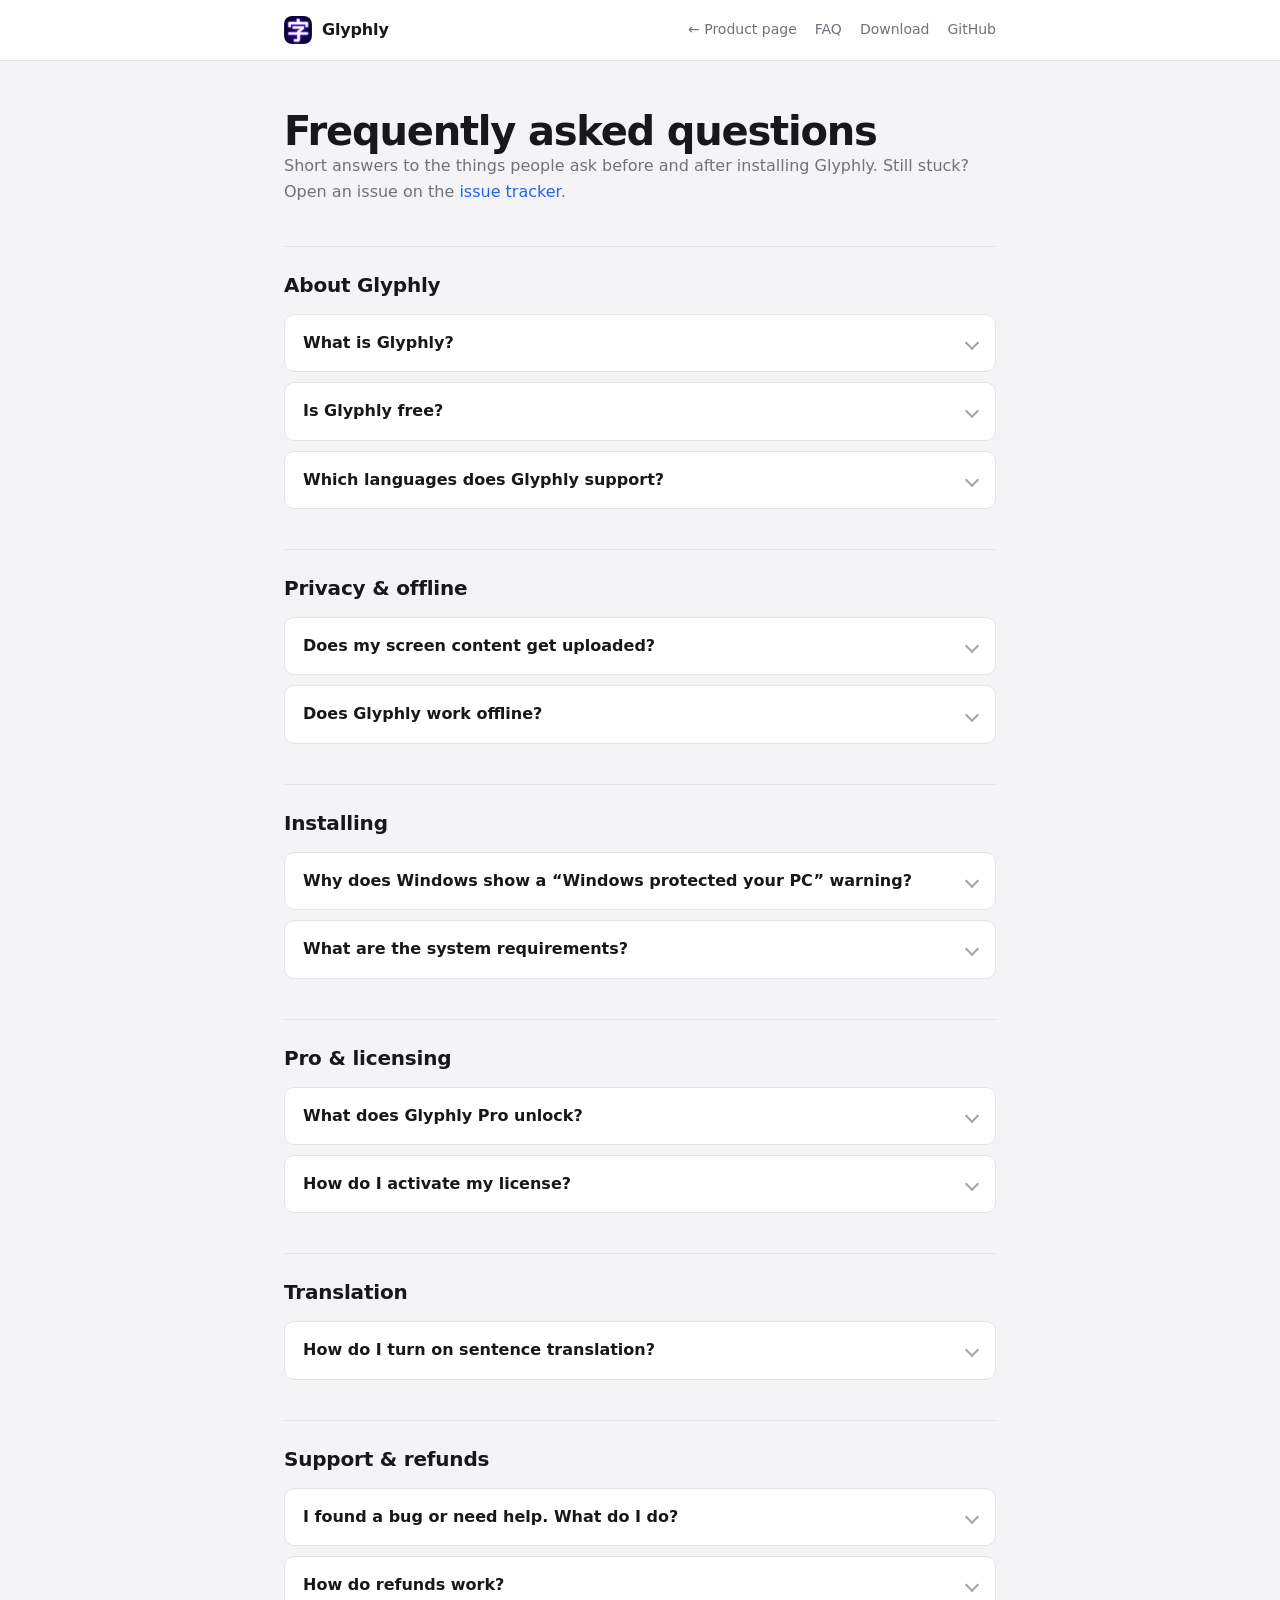
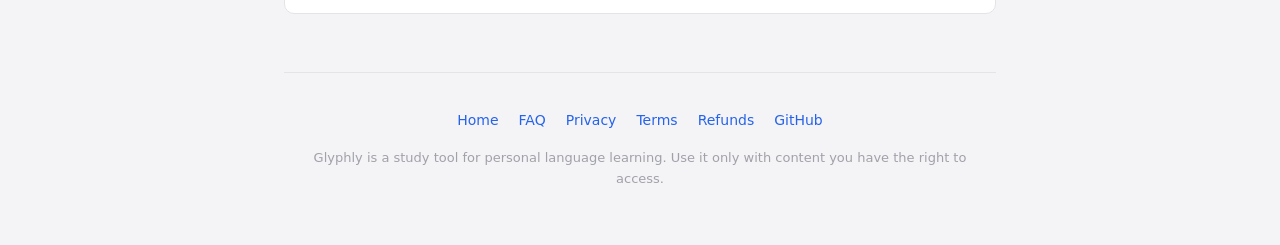
==== faq.html @ 7b63eff7 "site: add FAQ page and top navigation Add a dedicated, objection-busting FAQ (12 questions in 6 grou" ====
<!doctype html>
<html lang="en">
<head>
<meta charset="utf-8">
<meta name="viewport" content="width=device-width, initial-scale=1">
<title>FAQ — Glyphly</title>
<meta name="description" content="Answers about Glyphly: privacy and offline use, the Windows security prompt, free vs Pro, license activation, DeepL translation, languages, and refunds.">
<meta name="robots" content="index, follow">
<link rel="canonical" href="https://chrismoshi.github.io/glyphly-releases/faq.html">
<link rel="icon" href="assets/favicon.png" type="image/png">
<link rel="stylesheet" href="assets/site.css">
<script type="application/ld+json">
{
  "@context": "https://schema.org",
  "@type": "FAQPage",
  "mainEntity": [
    {"@type":"Question","name":"What is Glyphly?","acceptedAnswer":{"@type":"Answer","text":"Glyphly is a local-first Windows desktop app for CJK learners. You capture text from your screen, read it with on-device OCR, look up words, save vocabulary, and review with spaced repetition. Mandarin Chinese is available today; Japanese and Korean are in development."}},
    {"@type":"Question","name":"Is Glyphly free?","acceptedAnswer":{"@type":"Answer","text":"Yes. The full core loop — capture, OCR, lookup, saving, and review — is free, with a cap of 150 saved words. Words you have already saved are never locked. Glyphly Pro removes the cap and adds clipboard watch and the collection quiz; file import is in development."}},
    {"@type":"Question","name":"Which languages does Glyphly support?","acceptedAnswer":{"@type":"Answer","text":"You can learn Mandarin Chinese today. Japanese and Korean are planned, without a committed date. Explanations and translations can target English, French, German, Spanish, or Portuguese."}},
    {"@type":"Question","name":"Does my screen content get uploaded?","acceptedAnswer":{"@type":"Answer","text":"No. OCR, word segmentation, and dictionary lookup all run on your device. Screenshots and recognised text are not uploaded for those features. The only feature that sends text off your machine is optional sentence translation, and only when you enable it and only the sentence you asked about."}},
    {"@type":"Question","name":"Does Glyphly work offline?","acceptedAnswer":{"@type":"Answer","text":"Yes. On first launch Glyphly downloads its language engine once (about 300 MB). After that, capture, lookup, and review work with no internet connection. Updates, license activation, and DeepL translation still need a connection."}},
    {"@type":"Question","name":"Why does Windows show a \"Windows protected your PC\" warning?","acceptedAnswer":{"@type":"Answer","text":"Glyphly's installer is not yet code-signed, so Windows SmartScreen may warn about it. Choose More info, then Run anyway. Code signing is in progress. Only download Glyphly from the official Releases page."}},
    {"@type":"Question","name":"What are the system requirements?","acceptedAnswer":{"@type":"Answer","text":"Windows 10 or Windows 11 (64-bit), at least 1 GB free disk space, and an internet connection for first-time setup, updates, and license activation. The language engine is a one-time download of about 300 MB."}},
    {"@type":"Question","name":"What does Glyphly Pro unlock?","acceptedAnswer":{"@type":"Answer","text":"Unlimited saved words, clipboard watch (look up text as you copy it), and the collection quiz. File import is in development and will be included with Pro when it ships. Plans are Founder Lifetime (one-time), Yearly, and Monthly, in Canadian dollars."}},
    {"@type":"Question","name":"How do I activate my license?","acceptedAnswer":{"@type":"Answer","text":"After purchase you receive a license key by email. Open Glyphly, go to Settings, then the License card, paste your key, and press Activate. One key works on up to 3 devices, and Pro stays unlocked for 14 days offline."}},
    {"@type":"Question","name":"How do I turn on sentence translation?","acceptedAnswer":{"@type":"Answer","text":"Sentence translation uses DeepL and is off by default. Get a free API key from DeepL, then in Glyphly open Settings, the Translation card, paste your key, and save. Translation then works with your own key at no extra cost from us. Without a key, no text is ever sent to DeepL."}},
    {"@type":"Question","name":"I found a bug or need help. What do I do?","acceptedAnswer":{"@type":"Answer","text":"Open an entry on the GitHub issue tracker for the releases repository. Please include your Glyphly version (Settings, then Application) and your Windows version."}},
    {"@type":"Question","name":"How do refunds work?","acceptedAnswer":{"@type":"Answer","text":"Purchases are handled by Lemon Squeezy, our merchant of record. If Glyphly does not work as described, you can request a refund within 14 days using the customer portal link in your receipt email. See the Refund Policy for details."}}
  ]
}
</script>
</head>
<body>

<header class="doc-header">
  <div class="bar">
    <a class="brand" href="index.html"><img src="assets/glyphly.png" alt="">Glyphly</a>
    <nav>
      <a href="index.html">← Product page</a>
      <a href="faq.html">FAQ</a>
      <a href="https://github.com/chrismoshi/glyphly-releases/releases/latest">Download</a>
      <a href="https://github.com/chrismoshi/glyphly-releases">GitHub</a>
    </nav>
  </div>
</header>

<main class="doc">
  <h1>Frequently asked questions</h1>
  <p class="lead">
    Short answers to the things people ask before and after installing Glyphly.
    Still stuck? Open an issue on the
    <a href="https://github.com/chrismoshi/glyphly-releases/issues">issue tracker</a>.
  </p>

  <h2>About Glyphly</h2>
  <div class="faq">
    <details>
      <summary>What is Glyphly?</summary>
      <div class="a"><p>A local-first Windows desktop app for CJK learners. You capture text from
        your screen, read it with on-device OCR, look up words, save vocabulary, and review with
        spaced repetition. Mandarin Chinese is available today; Japanese and Korean are in
        development.</p></div>
    </details>
    <details>
      <summary>Is Glyphly free?</summary>
      <div class="a"><p>Yes. The full core loop — capture, OCR, lookup, saving, and review — is free,
        with a cap of <strong>150 saved words</strong>. Words you've already saved are never locked.
        <a href="index.html#pricing">Glyphly Pro</a> removes the cap and adds clipboard watch and the
        collection quiz; file import is in development.</p></div>
    </details>
    <details>
      <summary>Which languages does Glyphly support?</summary>
      <div class="a"><p>You can learn <strong>Mandarin Chinese</strong> today. Japanese and Korean are
        planned, without a committed date. Explanations and translations can target English, French,
        German, Spanish, or Portuguese.</p></div>
    </details>
  </div>

  <h2>Privacy &amp; offline</h2>
  <div class="faq">
    <details>
      <summary>Does my screen content get uploaded?</summary>
      <div class="a"><p><strong>No.</strong> OCR, word segmentation, and dictionary lookup all run on
        your device. Screenshots and recognised text are not uploaded for those features. The only
        feature that sends text off your machine is optional sentence translation — and only when you
        enable it, and only the sentence you asked about. Full details in the
        <a href="privacy.html">Privacy Policy</a>.</p></div>
    </details>
    <details>
      <summary>Does Glyphly work offline?</summary>
      <div class="a"><p>Yes. On first launch Glyphly downloads its language engine once (about 300 MB).
        After that, capture, lookup, and review work with no internet connection. Updates, license
        activation, and DeepL translation still need a connection.</p></div>
    </details>
  </div>

  <h2>Installing</h2>
  <div class="faq">
    <details>
      <summary>Why does Windows show a “Windows protected your PC” warning?</summary>
      <div class="a"><p>Glyphly's installer is not yet code-signed, so Windows SmartScreen may warn
        about it. Choose <strong>More info → Run anyway</strong>. Code signing is in progress. Only
        download Glyphly from the official
        <a href="https://github.com/chrismoshi/glyphly-releases/releases/latest">Releases page</a>.</p></div>
    </details>
    <details>
      <summary>What are the system requirements?</summary>
      <div class="a"><p>Windows 10 or Windows 11 (64-bit), at least 1 GB free disk space, and an
        internet connection for first-time setup, updates, and license activation. The language engine
        is a one-time download of about 300 MB.</p></div>
    </details>
  </div>

  <h2>Pro &amp; licensing</h2>
  <div class="faq">
    <details>
      <summary>What does Glyphly Pro unlock?</summary>
      <div class="a"><p>Unlimited saved words, clipboard watch (look up text as you copy it), and the
        collection quiz. File import is in development and will be included with Pro when it ships.
        Plans are Founder Lifetime (one-time), Yearly, and Monthly, in Canadian dollars — see
        <a href="index.html#pricing">pricing</a>.</p></div>
    </details>
    <details>
      <summary>How do I activate my license?</summary>
      <div class="a"><p>After purchase you receive a license key by email. Open Glyphly, go to
        <strong>Settings → License</strong>, paste your key, and press Activate. One key works on up to
        3 devices, and Pro stays unlocked for 14 days offline.</p></div>
    </details>
  </div>

  <h2>Translation</h2>
  <div class="faq">
    <details>
      <summary>How do I turn on sentence translation?</summary>
      <div class="a">
        <p>Sentence translation uses DeepL and is <strong>off by default</strong>. It runs on your own
          DeepL API key, so it costs nothing extra from us.</p>
        <p>1. Get a free API key from <a href="https://www.deepl.com/pro-api">DeepL's API page</a>.<br>
           2. In Glyphly, open <strong>Settings → Translation</strong>.<br>
           3. Paste your key and save.</p>
        <p>Without a key, no text is ever sent to DeepL and the sentence box is a plain manual-entry
           field.</p>
      </div>
    </details>
  </div>

  <h2>Support &amp; refunds</h2>
  <div class="faq">
    <details>
      <summary>I found a bug or need help. What do I do?</summary>
      <div class="a"><p>Open an entry on the
        <a href="https://github.com/chrismoshi/glyphly-releases/issues">issue tracker</a>. Please
        include your Glyphly version (Settings → Application) and your Windows version so it's quicker
        to look into.</p></div>
    </details>
    <details>
      <summary>How do refunds work?</summary>
      <div class="a"><p>Purchases are handled by Lemon Squeezy, our merchant of record. If Glyphly does
        not work as described, you can request a refund within 14 days using the customer portal link in
        your receipt email. See the <a href="refund.html">Refund Policy</a> for what's covered.</p></div>
    </details>
  </div>
</main>

<div class="doc-foot">
<footer>
  <div class="wrap">
    <nav>
      <a href="index.html">Home</a>
      <a href="faq.html">FAQ</a>
      <a href="privacy.html">Privacy</a>
      <a href="terms.html">Terms</a>
      <a href="refund.html">Refunds</a>
      <a href="https://github.com/chrismoshi/glyphly-releases">GitHub</a>
    </nav>
    <p>Glyphly is a study tool for personal language learning. Use it only with
       content you have the right to access.</p>
  </div>
</footer>
</div>

</body>
</html>
---- assets/site.css ----
/* Glyphly product site — shared stylesheet.
   Single source of truth for the palette and page furniture, linked by
   index.html and the policy pages so they can never drift apart.
   Palette mirrors the app's design tokens (apps/desktop/src/index.css):
   zinc neutrals + #2563eb accent, so the site, the icon, and the app agree. */

:root {
  --bg: #f4f4f6;
  --surface: #ffffff;
  --sunken: #f0f0f2;
  --border: #e4e4e7;
  --text: #18181b;
  --text-2: #71717a;
  --muted: #a1a1aa;
  --accent: #2563eb;
  --accent-hover: #1d4ed8;
  --accent-soft: #eff6ff;
  --accent-border: #bfdbfe;
  --accent-fg: #ffffff;
  --shadow: 0 1px 2px rgba(24, 24, 27, .04), 0 8px 24px rgba(24, 24, 27, .06);
}
@media (prefers-color-scheme: dark) {
  :root {
    --bg: #09090b;
    --surface: #18181b;
    --sunken: #131316;
    --border: #27272a;
    --text: #fafafa;
    --text-2: #a1a1aa;
    --muted: #71717a;
    --accent: #60a5fa;
    --accent-hover: #93c5fd;
    --accent-soft: #11203f;
    --accent-border: #1e3a8a;
    --accent-fg: #09090b;
    --shadow: 0 1px 2px rgba(0, 0, 0, .4), 0 8px 24px rgba(0, 0, 0, .35);
  }
}
:root[data-theme="dark"] {
  --bg: #09090b; --surface: #18181b; --sunken: #131316; --border: #27272a;
  --text: #fafafa; --text-2: #a1a1aa; --muted: #71717a;
  --accent: #60a5fa; --accent-hover: #93c5fd;
  --accent-soft: #11203f; --accent-border: #1e3a8a; --accent-fg: #09090b;
  --shadow: 0 1px 2px rgba(0,0,0,.4), 0 8px 24px rgba(0,0,0,.35);
}
:root[data-theme="light"] {
  --bg: #f4f4f6; --surface: #ffffff; --sunken: #f0f0f2; --border: #e4e4e7;
  --text: #18181b; --text-2: #71717a; --muted: #a1a1aa;
  --accent: #2563eb; --accent-hover: #1d4ed8;
  --accent-soft: #eff6ff; --accent-border: #bfdbfe; --accent-fg: #ffffff;
  --shadow: 0 1px 2px rgba(24,24,27,.04), 0 8px 24px rgba(24,24,27,.06);
}

/* ---------- base ---------- */
* { box-sizing: border-box; }
html { -webkit-text-size-adjust: 100%; }
body {
  margin: 0;
  background: var(--bg);
  color: var(--text);
  font: 16px/1.65 ui-sans-serif, system-ui, -apple-system, "Segoe UI", Roboto, "Helvetica Neue", Arial, sans-serif;
  -webkit-font-smoothing: antialiased;
  overflow-x: hidden;
}
a { color: var(--accent); text-decoration: none; }
a:hover { text-decoration: underline; }
img { max-width: 100%; height: auto; }

.wrap { max-width: 940px; margin: 0 auto; padding: 0 20px; }

/* ---------- shared footer ---------- */
footer {
  border-top: 1px solid var(--border); padding: 36px 0 56px;
  font-size: 14px; color: var(--muted); text-align: center;
}
footer nav { margin-bottom: 14px; display: flex; gap: 20px; justify-content: center; flex-wrap: wrap; }
footer p { color: var(--muted); font-size: 13px; margin: 6px 0 0; }

/* ---------- policy / document pages ---------- */
.doc-header {
  border-bottom: 1px solid var(--border);
  background: var(--surface);
}
.doc-header .bar {
  max-width: 760px; margin: 0 auto; padding: 16px 24px;
  display: flex; align-items: center; gap: 12px;
}
.doc-header .brand {
  display: inline-flex; align-items: center; gap: 10px; font-weight: 600;
  color: var(--text); letter-spacing: -.01em;
}
.doc-header .brand:hover { text-decoration: none; }
.doc-header .brand img { width: 28px; height: 28px; border-radius: 8px; }
.doc-header nav { margin-left: auto; display: flex; gap: 18px; font-size: 14px; flex-wrap: wrap; }
.doc-header nav a { color: var(--text-2); }
.doc-header nav a:hover { color: var(--accent); text-decoration: none; }

.doc {
  max-width: 760px; margin: 0 auto; padding: 48px 24px 8px;
}
.doc h1 {
  font-size: clamp(30px, 5vw, 40px); font-weight: 700; letter-spacing: -.03em;
  line-height: 1.1; margin: 0;
}
.doc .updated {
  color: var(--muted); font-size: 14px; margin: 10px 0 0;
}
.doc .intro {
  font-size: 17px; color: var(--text); margin: 22px 0 0; line-height: 1.6;
}
.doc h2 {
  font-size: 20px; font-weight: 650; letter-spacing: -.01em; color: var(--text);
  margin: 40px 0 12px; padding-top: 22px; border-top: 1px solid var(--border);
}
.doc p { color: var(--text-2); margin: 0 0 15px; }
.doc ul { margin: 0 0 16px; padding-left: 22px; color: var(--text-2); }
.doc li { margin-bottom: 8px; }
.doc li::marker { color: var(--muted); }
.doc a { color: var(--accent); }
.doc strong { color: var(--text); font-weight: 600; }

/* Callout used for contact / how-to blocks (replaces the .md fenced code). */
.doc .note {
  background: var(--sunken); border: 1px solid var(--border);
  border-radius: 12px; padding: 16px 18px; margin: 0 0 16px;
  font-size: 14.5px; color: var(--text-2);
}
.doc .note strong { color: var(--text); }

.doc-foot {
  max-width: 760px; margin: 40px auto 0; padding: 0 24px;
}

/* ---------- FAQ accordions (native <details>) ---------- */
.doc .lead a { color: var(--accent); }
.faq { margin: 8px 0 4px; }
.faq details {
  border: 1px solid var(--border); border-radius: 10px;
  background: var(--surface); margin-bottom: 10px; overflow: hidden;
}
.faq details[open] { border-color: var(--accent-border); }
.faq summary {
  list-style: none; cursor: pointer; padding: 15px 18px;
  display: flex; align-items: center; gap: 12px;
  font-size: 16px; font-weight: 600; color: var(--text);
}
.faq summary::-webkit-details-marker { display: none; }
.faq summary::after {
  content: ""; margin-left: auto; flex: none;
  width: 8px; height: 8px; border-right: 2px solid var(--muted); border-bottom: 2px solid var(--muted);
  transform: rotate(45deg); transition: transform .18s ease;
}
.faq details[open] summary::after { transform: rotate(-135deg); }
.faq summary:hover { color: var(--accent); }
.faq .a { padding: 0 18px 16px; color: var(--text-2); font-size: 15px; }
.faq .a p { margin: 0 0 10px; }
.faq .a p:last-child { margin-bottom: 0; }
.faq .a a { color: var(--accent); }
.faq .a strong { color: var(--text); }
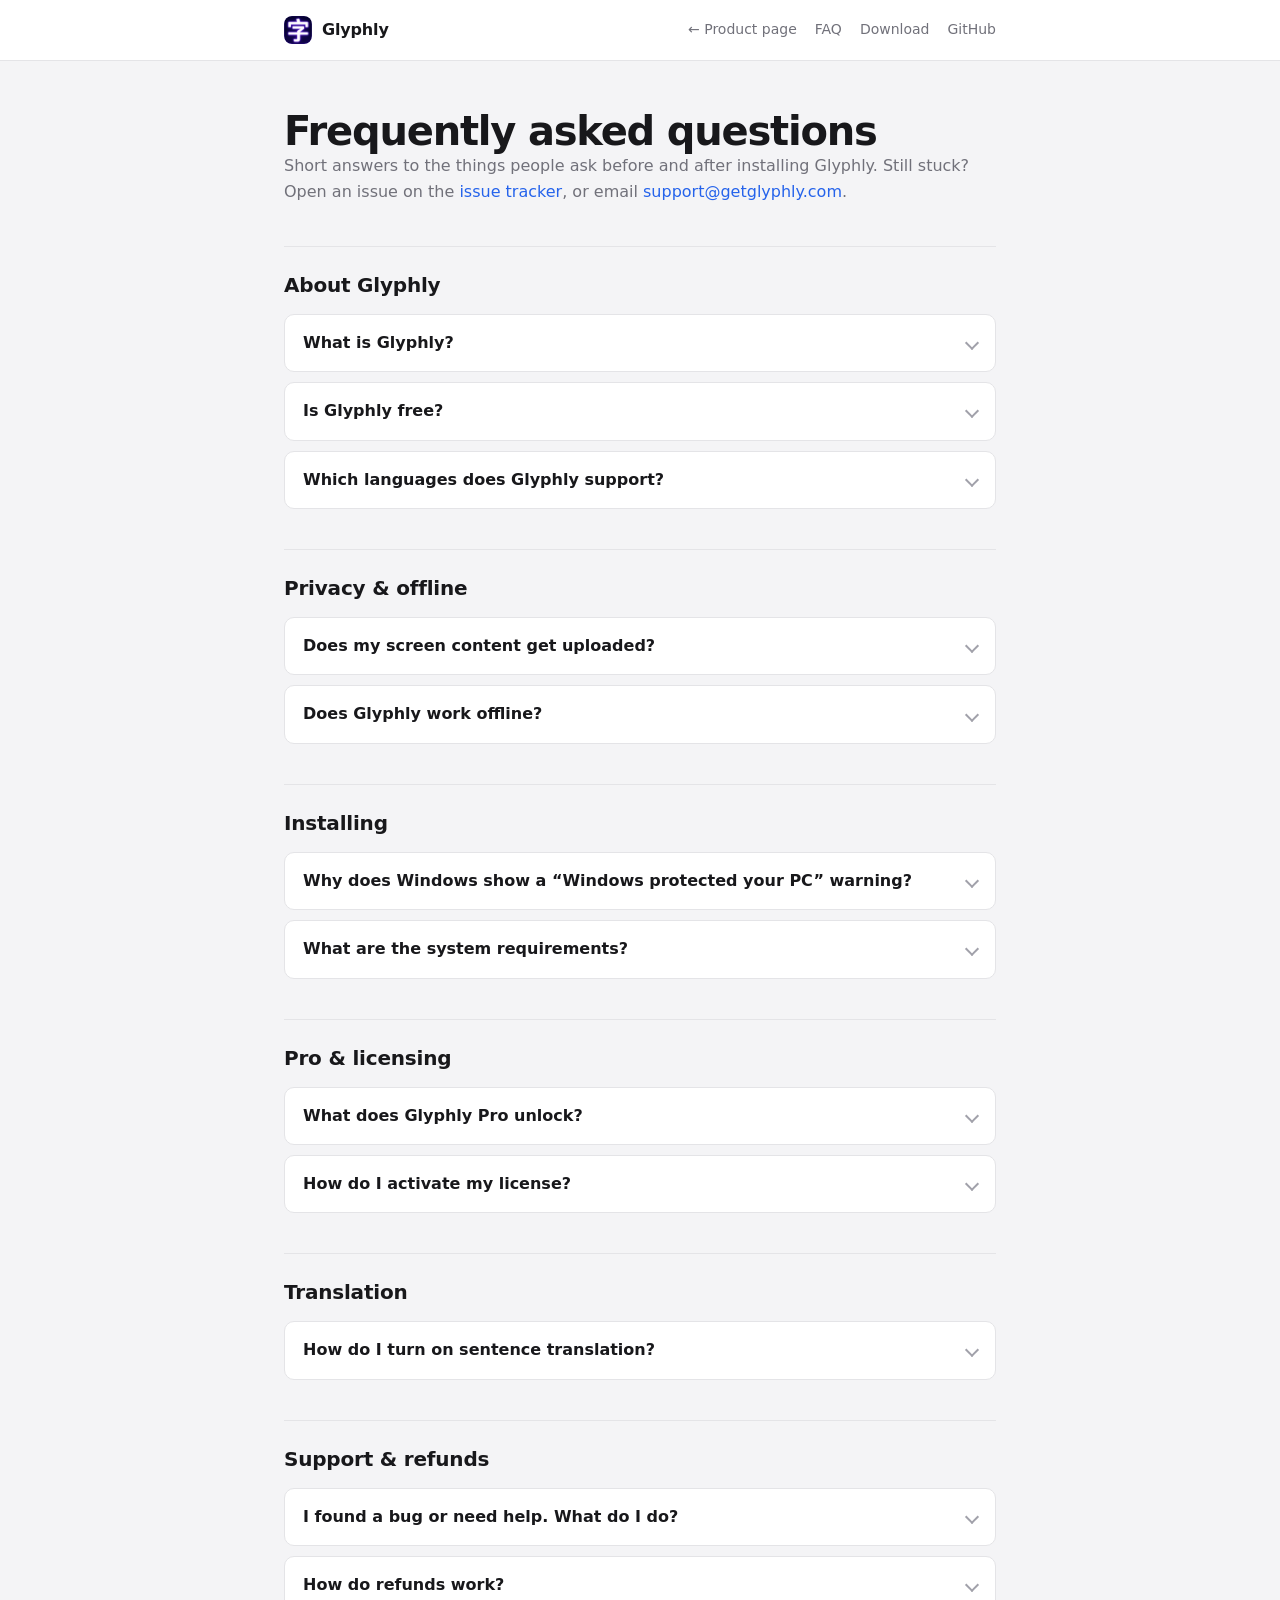
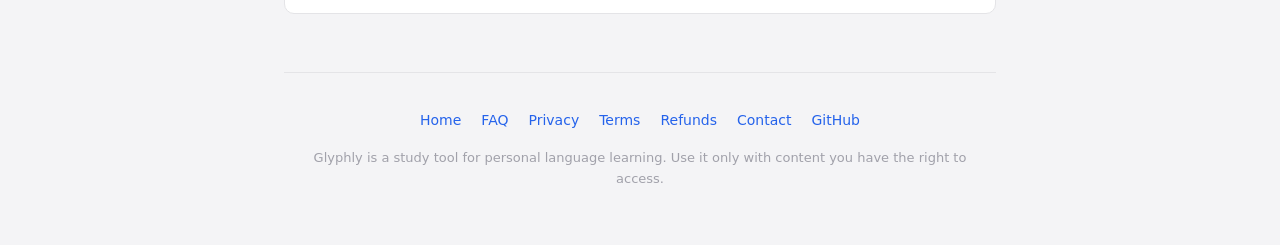
==== commit c1309ab2: "site: move to getglyphly.com and add a support email Point the product page at the custom domain and" ====
--- a/faq.html
+++ b/faq.html
@@ -6,7 +6,7 @@
 <title>FAQ — Glyphly</title>
 <meta name="description" content="Answers about Glyphly: privacy and offline use, the Windows security prompt, free vs Pro, license activation, DeepL translation, languages, and refunds.">
 <meta name="robots" content="index, follow">
-<link rel="canonical" href="https://chrismoshi.github.io/glyphly-releases/faq.html">
+<link rel="canonical" href="https://getglyphly.com/faq.html">
 <link rel="icon" href="assets/favicon.png" type="image/png">
 <link rel="stylesheet" href="assets/site.css">
 <script type="application/ld+json">
@@ -24,7 +24,7 @@
     {"@type":"Question","name":"What does Glyphly Pro unlock?","acceptedAnswer":{"@type":"Answer","text":"Unlimited saved words, clipboard watch (look up text as you copy it), and the collection quiz. File import is in development and will be included with Pro when it ships. Plans are Founder Lifetime (one-time), Yearly, and Monthly, in Canadian dollars."}},
     {"@type":"Question","name":"How do I activate my license?","acceptedAnswer":{"@type":"Answer","text":"After purchase you receive a license key by email. Open Glyphly, go to Settings, then the License card, paste your key, and press Activate. One key works on up to 3 devices, and Pro stays unlocked for 14 days offline."}},
     {"@type":"Question","name":"How do I turn on sentence translation?","acceptedAnswer":{"@type":"Answer","text":"Sentence translation uses DeepL and is off by default. Get a free API key from DeepL, then in Glyphly open Settings, the Translation card, paste your key, and save. Translation then works with your own key at no extra cost from us. Without a key, no text is ever sent to DeepL."}},
-    {"@type":"Question","name":"I found a bug or need help. What do I do?","acceptedAnswer":{"@type":"Answer","text":"Open an entry on the GitHub issue tracker for the releases repository. Please include your Glyphly version (Settings, then Application) and your Windows version."}},
+    {"@type":"Question","name":"I found a bug or need help. What do I do?","acceptedAnswer":{"@type":"Answer","text":"Open an entry on the GitHub issue tracker for the releases repository, or email support@getglyphly.com if you would rather not use GitHub. Please include your Glyphly version (Settings, then Application) and your Windows version."}},
     {"@type":"Question","name":"How do refunds work?","acceptedAnswer":{"@type":"Answer","text":"Purchases are handled by Lemon Squeezy, our merchant of record. If Glyphly does not work as described, you can request a refund within 14 days using the customer portal link in your receipt email. See the Refund Policy for details."}}
   ]
 }
@@ -49,7 +49,8 @@
   <p class="lead">
     Short answers to the things people ask before and after installing Glyphly.
     Still stuck? Open an issue on the
-    <a href="https://github.com/chrismoshi/glyphly-releases/issues">issue tracker</a>.
+    <a href="https://github.com/chrismoshi/glyphly-releases/issues">issue tracker</a>,
+    or email <a href="mailto:support@getglyphly.com">support@getglyphly.com</a>.
   </p>
 
   <h2>About Glyphly</h2>
@@ -149,9 +150,10 @@
     <details>
       <summary>I found a bug or need help. What do I do?</summary>
       <div class="a"><p>Open an entry on the
-        <a href="https://github.com/chrismoshi/glyphly-releases/issues">issue tracker</a>. Please
-        include your Glyphly version (Settings → Application) and your Windows version so it's quicker
-        to look into.</p></div>
+        <a href="https://github.com/chrismoshi/glyphly-releases/issues">issue tracker</a>, or email
+        <a href="mailto:support@getglyphly.com">support@getglyphly.com</a> if you would rather not
+        use GitHub. Please include your Glyphly version (Settings → Application) and your Windows
+        version so it's quicker to look into.</p></div>
     </details>
     <details>
       <summary>How do refunds work?</summary>
@@ -171,6 +173,7 @@
       <a href="privacy.html">Privacy</a>
       <a href="terms.html">Terms</a>
       <a href="refund.html">Refunds</a>
+      <a href="mailto:support@getglyphly.com">Contact</a>
       <a href="https://github.com/chrismoshi/glyphly-releases">GitHub</a>
     </nav>
     <p>Glyphly is a study tool for personal language learning. Use it only with
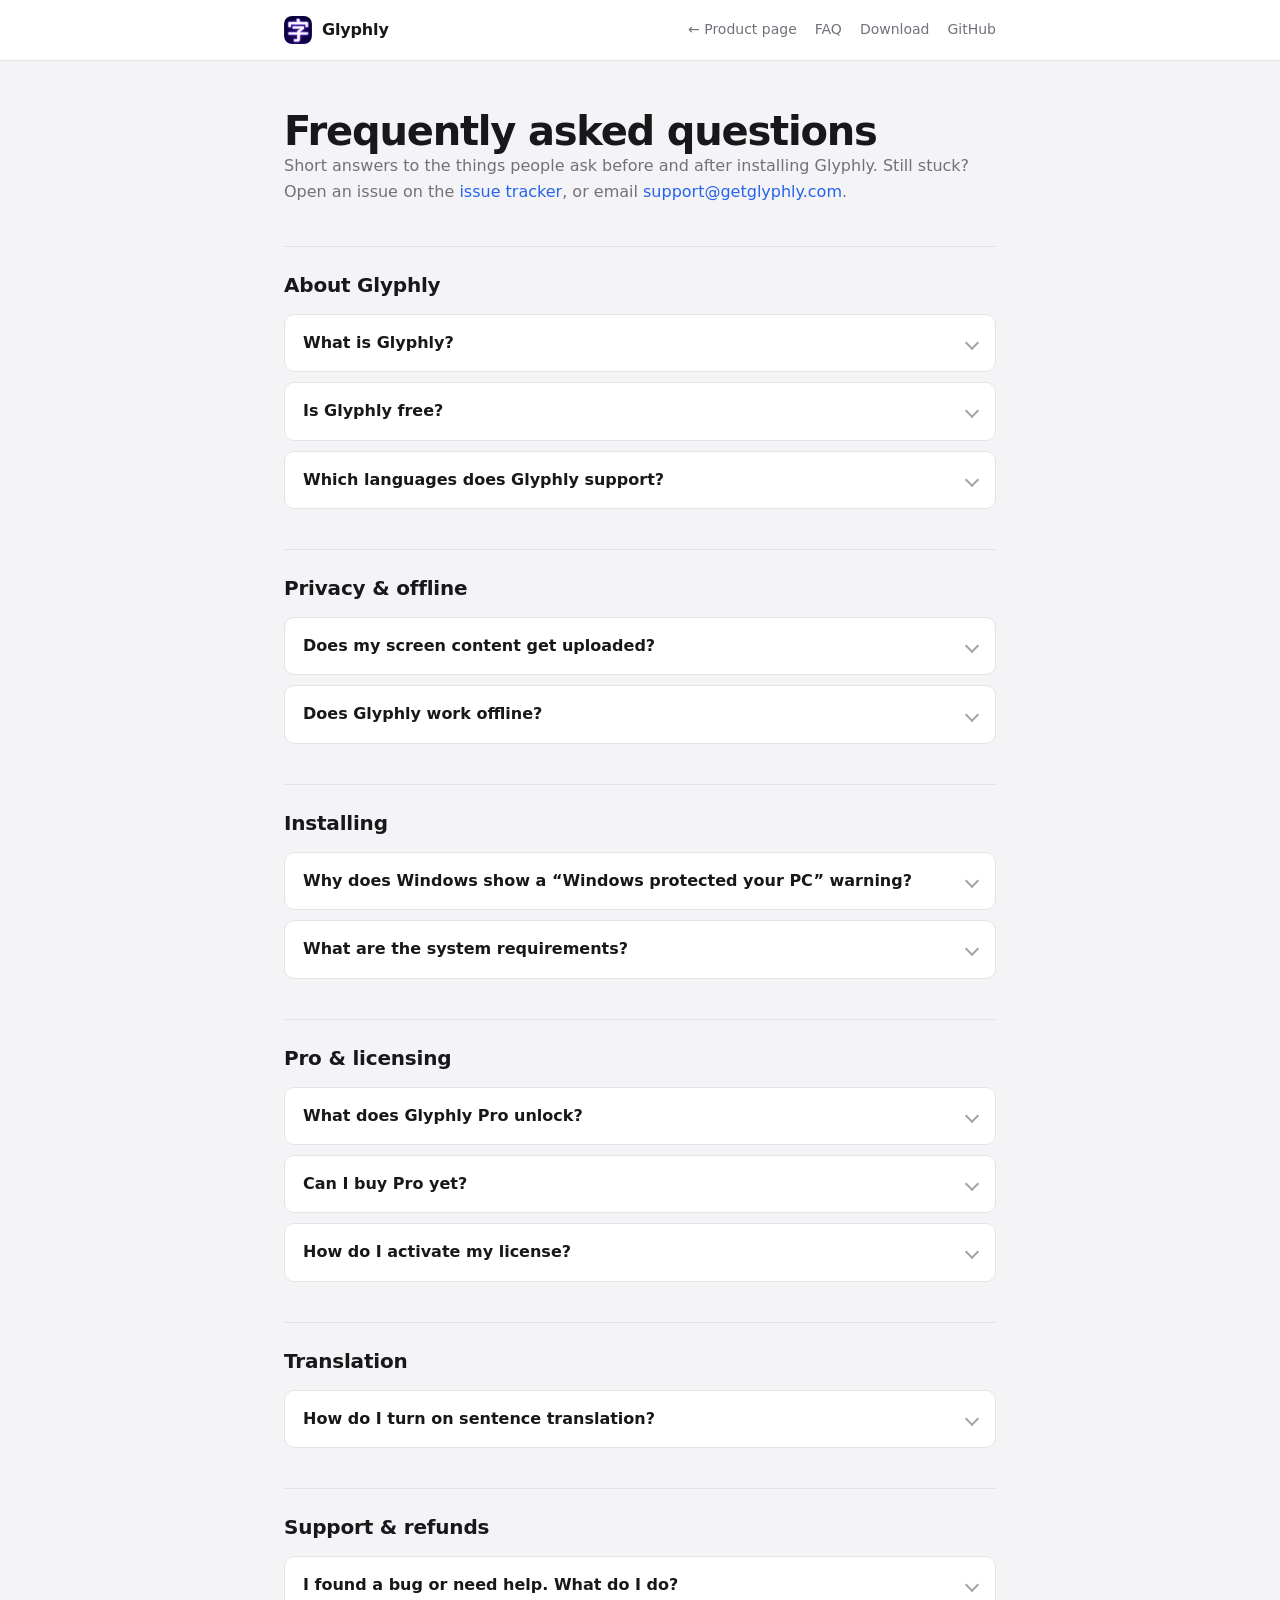
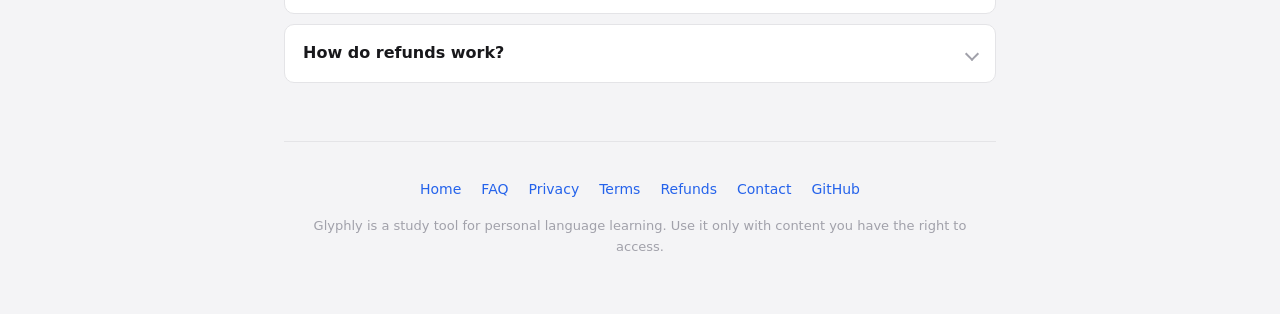
==== commit 68200cbb: "site: say plainly that Pro isn't on sale yet The store has not passed Lemon Squeezy verification, bu" ====
--- a/faq.html
+++ b/faq.html
@@ -15,14 +15,15 @@
   "@type": "FAQPage",
   "mainEntity": [
     {"@type":"Question","name":"What is Glyphly?","acceptedAnswer":{"@type":"Answer","text":"Glyphly is a local-first Windows desktop app for CJK learners. You capture text from your screen, read it with on-device OCR, look up words, save vocabulary, and review with spaced repetition. Mandarin Chinese is available today; Japanese and Korean are in development."}},
-    {"@type":"Question","name":"Is Glyphly free?","acceptedAnswer":{"@type":"Answer","text":"Yes. The full core loop — capture, OCR, lookup, saving, and review — is free, with a cap of 150 saved words. Words you have already saved are never locked. Glyphly Pro removes the cap and adds clipboard watch and the collection quiz; file import is in development."}},
+    {"@type":"Question","name":"Is Glyphly free?","acceptedAnswer":{"@type":"Answer","text":"Yes. The full core loop — capture, OCR, lookup, saving, and review — is free, with a cap of 150 saved words. Words you have already saved are never locked. Glyphly Pro removes the cap and adds clipboard watch and the collection quiz; file import is in development. Pro is not on sale yet, so everyone is on the free plan for now."}},
     {"@type":"Question","name":"Which languages does Glyphly support?","acceptedAnswer":{"@type":"Answer","text":"You can learn Mandarin Chinese today. Japanese and Korean are planned, without a committed date. Explanations and translations can target English, French, German, Spanish, or Portuguese."}},
     {"@type":"Question","name":"Does my screen content get uploaded?","acceptedAnswer":{"@type":"Answer","text":"No. OCR, word segmentation, and dictionary lookup all run on your device. Screenshots and recognised text are not uploaded for those features. The only feature that sends text off your machine is optional sentence translation, and only when you enable it and only the sentence you asked about."}},
     {"@type":"Question","name":"Does Glyphly work offline?","acceptedAnswer":{"@type":"Answer","text":"Yes. On first launch Glyphly downloads its language engine once (about 300 MB). After that, capture, lookup, and review work with no internet connection. Updates, license activation, and DeepL translation still need a connection."}},
     {"@type":"Question","name":"Why does Windows show a \"Windows protected your PC\" warning?","acceptedAnswer":{"@type":"Answer","text":"Glyphly's installer is not yet code-signed, so Windows SmartScreen may warn about it. Choose More info, then Run anyway. Code signing is in progress. Only download Glyphly from the official Releases page."}},
     {"@type":"Question","name":"What are the system requirements?","acceptedAnswer":{"@type":"Answer","text":"Windows 10 or Windows 11 (64-bit), at least 1 GB free disk space, and an internet connection for first-time setup, updates, and license activation. The language engine is a one-time download of about 300 MB."}},
-    {"@type":"Question","name":"What does Glyphly Pro unlock?","acceptedAnswer":{"@type":"Answer","text":"Unlimited saved words, clipboard watch (look up text as you copy it), and the collection quiz. File import is in development and will be included with Pro when it ships. Plans are Founder Lifetime (one-time), Yearly, and Monthly, in Canadian dollars."}},
-    {"@type":"Question","name":"How do I activate my license?","acceptedAnswer":{"@type":"Answer","text":"After purchase you receive a license key by email. Open Glyphly, go to Settings, then the License card, paste your key, and press Activate. One key works on up to 3 devices, and Pro stays unlocked for 14 days offline."}},
+    {"@type":"Question","name":"What does Glyphly Pro unlock?","acceptedAnswer":{"@type":"Answer","text":"Unlimited saved words, clipboard watch (look up text as you copy it), and the collection quiz. File import is in development and will be included with Pro when it ships. Plans are Founder Lifetime (one-time), Yearly, and Monthly, in Canadian dollars. Pro is not on sale yet."}},
+    {"@type":"Question","name":"Can I buy Pro yet?","acceptedAnswer":{"@type":"Answer","text":"Not yet. The store is still completing verification, so there is no way to buy Pro and no committed date for when that changes. Pro features stay locked in the meantime, and the free plan is fully usable with its cap of 150 saved words. Nothing you save now is affected when purchasing opens."}},
+    {"@type":"Question","name":"How do I activate my license?","acceptedAnswer":{"@type":"Answer","text":"Purchasing is not open yet, so this applies once the store is live. After purchase you receive a license key by email. Open Glyphly, go to Settings, then the License card, paste your key, and press Activate. One key works on up to 3 devices, and Pro stays unlocked for 14 days offline."}},
     {"@type":"Question","name":"How do I turn on sentence translation?","acceptedAnswer":{"@type":"Answer","text":"Sentence translation uses DeepL and is off by default. Get a free API key from DeepL, then in Glyphly open Settings, the Translation card, paste your key, and save. Translation then works with your own key at no extra cost from us. Without a key, no text is ever sent to DeepL."}},
     {"@type":"Question","name":"I found a bug or need help. What do I do?","acceptedAnswer":{"@type":"Answer","text":"Open an entry on the GitHub issue tracker for the releases repository, or email support@getglyphly.com if you would rather not use GitHub. Please include your Glyphly version (Settings, then Application) and your Windows version."}},
     {"@type":"Question","name":"How do refunds work?","acceptedAnswer":{"@type":"Answer","text":"Purchases are handled by Lemon Squeezy, our merchant of record. If Glyphly does not work as described, you can request a refund within 14 days using the customer portal link in your receipt email. See the Refund Policy for details."}}
@@ -67,7 +68,8 @@
       <div class="a"><p>Yes. The full core loop — capture, OCR, lookup, saving, and review — is free,
         with a cap of <strong>150 saved words</strong>. Words you've already saved are never locked.
         <a href="index.html#pricing">Glyphly Pro</a> removes the cap and adds clipboard watch and the
-        collection quiz; file import is in development.</p></div>
+        collection quiz; file import is in development. Pro is not on sale yet, so everyone is on the
+        free plan for now.</p></div>
     </details>
     <details>
       <summary>Which languages does Glyphly support?</summary>
@@ -119,11 +121,19 @@
       <div class="a"><p>Unlimited saved words, clipboard watch (look up text as you copy it), and the
         collection quiz. File import is in development and will be included with Pro when it ships.
         Plans are Founder Lifetime (one-time), Yearly, and Monthly, in Canadian dollars — see
-        <a href="index.html#pricing">pricing</a>.</p></div>
+        <a href="index.html#pricing">pricing</a>. Pro is not on sale yet.</p></div>
+    </details>
+    <details>
+      <summary>Can I buy Pro yet?</summary>
+      <div class="a"><p>Not yet. The store is still completing verification, so there is no way to buy
+        Pro and no committed date for when that changes. Pro features stay locked in the meantime, and
+        the free plan is fully usable with its cap of 150 saved words. Nothing you save now is affected
+        when purchasing opens.</p></div>
     </details>
     <details>
       <summary>How do I activate my license?</summary>
-      <div class="a"><p>After purchase you receive a license key by email. Open Glyphly, go to
+      <div class="a"><p>Purchasing is not open yet, so this applies once the store is live. After
+        purchase you receive a license key by email. Open Glyphly, go to
         <strong>Settings → License</strong>, paste your key, and press Activate. One key works on up to
         3 devices, and Pro stays unlocked for 14 days offline.</p></div>
     </details>
